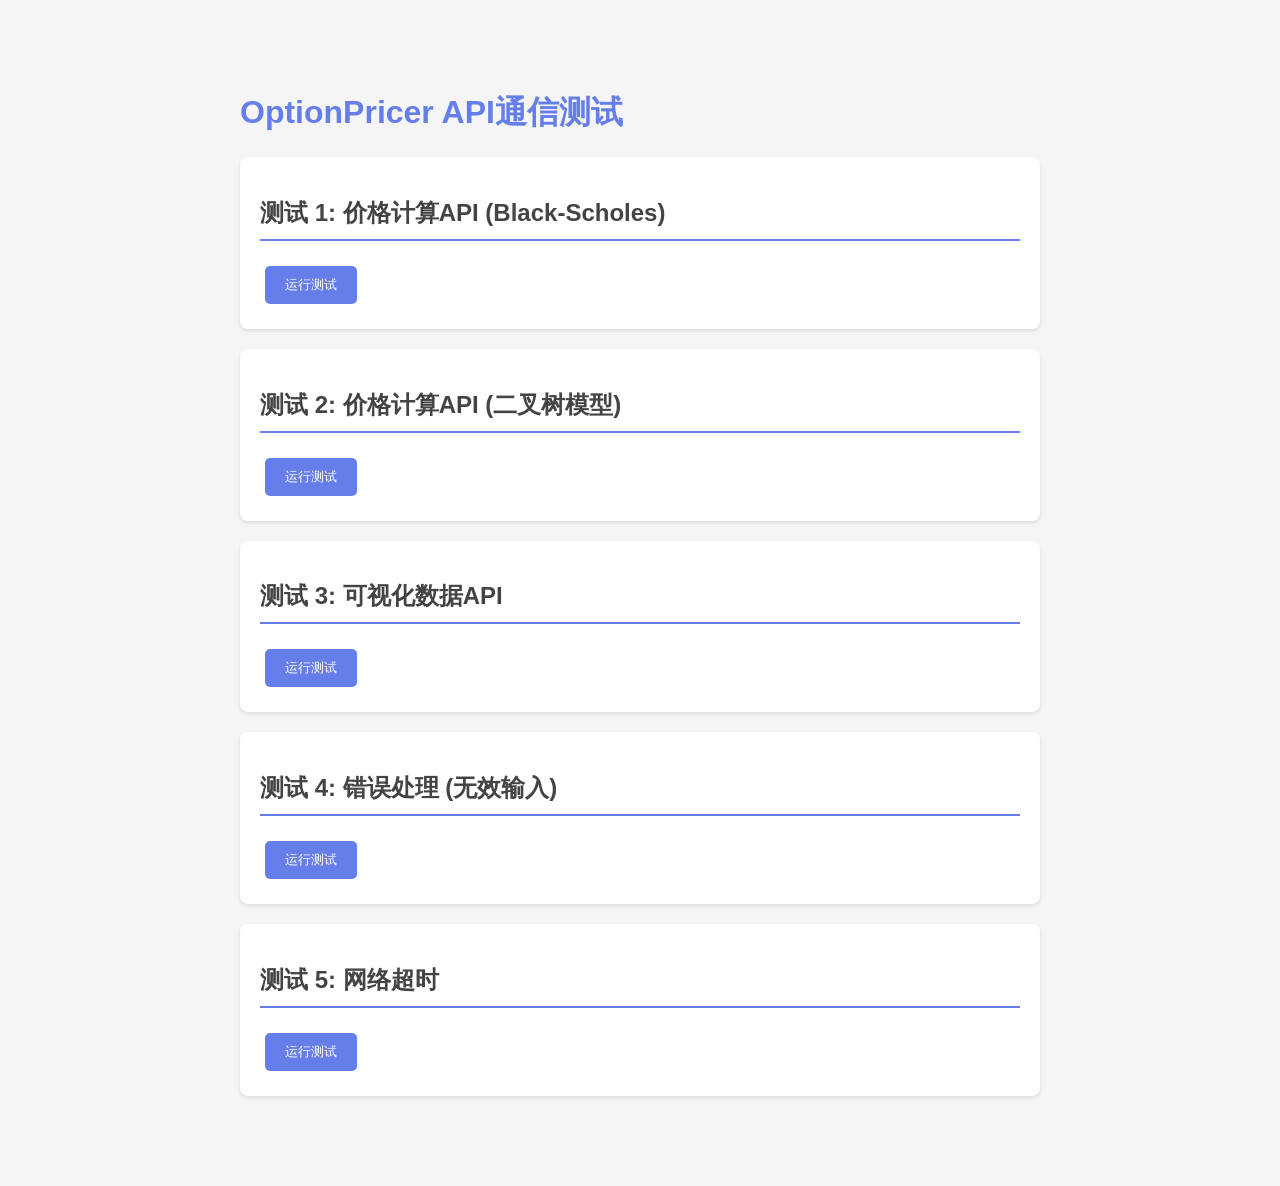
==== web/test_api_communication.html @ 15a4a1d9 "chore(build): Add build artifacts and verification documentation - Add build6, build7, and build8 di" ====
<!DOCTYPE html>
<html lang="zh-CN">
<head>
    <meta charset="UTF-8">
    <meta name="viewport" content="width=device-width, initial-scale=1.0">
    <title>API通信测试 - OptionPricer</title>
    <style>
        body {
            font-family: Arial, sans-serif;
            max-width: 800px;
            margin: 50px auto;
            padding: 20px;
            background: #f5f5f5;
        }
        .test-section {
            background: white;
            padding: 20px;
            margin-bottom: 20px;
            border-radius: 8px;
            box-shadow: 0 2px 4px rgba(0,0,0,0.1);
        }
        h1 {
            color: #667eea;
        }
        h2 {
            color: #444;
            border-bottom: 2px solid #667eea;
            padding-bottom: 10px;
        }
        button {
            background: #667eea;
            color: white;
            border: none;
            padding: 10px 20px;
            border-radius: 5px;
            cursor: pointer;
            margin: 5px;
        }
        button:hover {
            background: #5568d3;
        }
        button:disabled {
            background: #ccc;
            cursor: not-allowed;
        }
        .result {
            background: #f8f9ff;
            padding: 15px;
            border-radius: 5px;
            margin-top: 10px;
            white-space: pre-wrap;
            font-family: monospace;
            font-size: 12px;
        }
        .success {
            border-left: 4px solid #43e97b;
        }
        .error {
            border-left: 4px solid #e74c3c;
        }
        .loading {
            display: inline-block;
            width: 16px;
            height: 16px;
            border: 3px solid rgba(102, 126, 234, 0.3);
            border-radius: 50%;
            border-top-color: #667eea;
            animation: spin 1s ease-in-out infinite;
            vertical-align: middle;
            margin-right: 8px;
        }
        @keyframes spin {
            to { transform: rotate(360deg); }
        }
    </style>
</head>
<body>
    <h1>OptionPricer API通信测试</h1>
    
    <div class="test-section">
        <h2>测试 1: 价格计算API (Black-Scholes)</h2>
        <button id="testPrice1" onclick="testPriceAPI1()">运行测试</button>
        <div id="result1" class="result" style="display:none;"></div>
    </div>
    
    <div class="test-section">
        <h2>测试 2: 价格计算API (二叉树模型)</h2>
        <button id="testPrice2" onclick="testPriceAPI2()">运行测试</button>
        <div id="result2" class="result" style="display:none;"></div>
    </div>
    
    <div class="test-section">
        <h2>测试 3: 可视化数据API</h2>
        <button id="testViz" onclick="testVisualizationAPI()">运行测试</button>
        <div id="result3" class="result" style="display:none;"></div>
    </div>
    
    <div class="test-section">
        <h2>测试 4: 错误处理 (无效输入)</h2>
        <button id="testError" onclick="testErrorHandling()">运行测试</button>
        <div id="result4" class="result" style="display:none;"></div>
    </div>
    
    <div class="test-section">
        <h2>测试 5: 网络超时</h2>
        <button id="testTimeout" onclick="testTimeout()">运行测试</button>
        <div id="result5" class="result" style="display:none;"></div>
    </div>

    <script>
        async function testPriceAPI1() {
            const btn = document.getElementById('testPrice1');
            const result = document.getElementById('result1');
            
            btn.disabled = true;
            btn.innerHTML = '<span class="loading"></span>测试中...';
            result.style.display = 'block';
            result.className = 'result';
            result.textContent = '正在发送请求...';
            
            try {
                const response = await fetch('/api/price', {
                    method: 'POST',
                    headers: {
                        'Content-Type': 'application/json'
                    },
                    body: JSON.stringify({
                        model: 'black-scholes',
                        option_type: 'call',
                        spot_price: 100.0,
                        strike_price: 105.0,
                        time_to_maturity: 1.0,
                        risk_free_rate: 0.05,
                        volatility: 0.2
                    })
                });
                
                const data = await response.json();
                
                result.className = 'result ' + (response.ok ? 'success' : 'error');
                result.textContent = '状态码: ' + response.status + '\n\n响应数据:\n' + JSON.stringify(data, null, 2);
                
            } catch (error) {
                result.className = 'result error';
                result.textContent = '错误: ' + error.message;
            } finally {
                btn.disabled = false;
                btn.innerHTML = '运行测试';
            }
        }
        
        async function testPriceAPI2() {
            const btn = document.getElementById('testPrice2');
            const result = document.getElementById('result2');
            
            btn.disabled = true;
            btn.innerHTML = '<span class="loading"></span>测试中...';
            result.style.display = 'block';
            result.className = 'result';
            result.textContent = '正在发送请求...';
            
            try {
                const response = await fetch('/api/price', {
                    method: 'POST',
                    headers: {
                        'Content-Type': 'application/json'
                    },
                    body: JSON.stringify({
                        model: 'binomial-tree',
                        option_type: 'put',
                        spot_price: 100.0,
                        strike_price: 105.0,
                        time_to_maturity: 1.0,
                        risk_free_rate: 0.05,
                        volatility: 0.2,
                        binomial_steps: 100
                    })
                });
                
                const data = await response.json();
                
                result.className = 'result ' + (response.ok ? 'success' : 'error');
                result.textContent = '状态码: ' + response.status + '\n\n响应数据:\n' + JSON.stringify(data, null, 2);
                
            } catch (error) {
                result.className = 'result error';
                result.textContent = '错误: ' + error.message;
            } finally {
                btn.disabled = false;
                btn.innerHTML = '运行测试';
            }
        }
        
        async function testVisualizationAPI() {
            const btn = document.getElementById('testViz');
            const result = document.getElementById('result3');
            
            btn.disabled = true;
            btn.innerHTML = '<span class="loading"></span>测试中...';
            result.style.display = 'block';
            result.className = 'result';
            result.textContent = '正在发送请求...';
            
            try {
                const response = await fetch('/api/visualize', {
                    method: 'POST',
                    headers: {
                        'Content-Type': 'application/json'
                    },
                    body: JSON.stringify({
                        model: 'black-scholes',
                        option_type: 'call',
                        spot_price: 100.0,
                        strike_price: 105.0,
                        time_to_maturity: 1.0,
                        risk_free_rate: 0.05,
                        volatility: 0.2,
                        points: 30
                    })
                });
                
                const data = await response.json();
                
                result.className = 'result ' + (response.ok ? 'success' : 'error');
                
                // 简化显示（只显示数据点数量）
                if (data.visualization_data) {
                    const vizData = data.visualization_data;
                    const summary = {
                        success: data.success,
                        model: data.model,
                        computation_time_ms: data.computation_time_ms,
                        price_curve_points: vizData.price_curve ? vizData.price_curve.x.length : 0,
                        greeks_curves: vizData.greeks_curves ? Object.keys(vizData.greeks_curves) : []
                    };
                    result.textContent = '状态码: ' + response.status + '\n\n响应摘要:\n' + JSON.stringify(summary, null, 2);
                } else {
                    result.textContent = '状态码: ' + response.status + '\n\n响应数据:\n' + JSON.stringify(data, null, 2);
                }
                
            } catch (error) {
                result.className = 'result error';
                result.textContent = '错误: ' + error.message;
            } finally {
                btn.disabled = false;
                btn.innerHTML = '运行测试';
            }
        }
        
        async function testErrorHandling() {
            const btn = document.getElementById('testError');
            const result = document.getElementById('result4');
            
            btn.disabled = true;
            btn.innerHTML = '<span class="loading"></span>测试中...';
            result.style.display = 'block';
            result.className = 'result';
            result.textContent = '正在发送请求（包含无效数据）...';
            
            try {
                const response = await fetch('/api/price', {
                    method: 'POST',
                    headers: {
                        'Content-Type': 'application/json'
                    },
                    body: JSON.stringify({
                        model: 'black-scholes',
                        option_type: 'call',
                        spot_price: -100.0,  // 无效：负数
                        strike_price: 105.0,
                        time_to_maturity: -1.0,  // 无效：负数
                        risk_free_rate: 0.05,
                        volatility: -0.2  // 无效：负数
                    })
                });
                
                const data = await response.json();
                
                result.className = 'result ' + (response.status === 400 ? 'success' : 'error');
                result.textContent = '状态码: ' + response.status + ' (期望: 400)\n\n响应数据:\n' + JSON.stringify(data, null, 2);
                
            } catch (error) {
                result.className = 'result error';
                result.textContent = '错误: ' + error.message;
            } finally {
                btn.disabled = false;
                btn.innerHTML = '运行测试';
            }
        }
        
        async function testTimeout() {
            const btn = document.getElementById('testTimeout');
            const result = document.getElementById('result5');
            
            btn.disabled = true;
            btn.innerHTML = '<span class="loading"></span>测试中...';
            result.style.display = 'block';
            result.className = 'result';
            result.textContent = '正在测试超时处理（1秒超时）...';
            
            try {
                const controller = new AbortController();
                const timeoutId = setTimeout(() => controller.abort(), 1000);
                
                const response = await fetch('/api/price', {
                    method: 'POST',
                    headers: {
                        'Content-Type': 'application/json'
                    },
                    body: JSON.stringify({
                        model: 'binomial-tree',
                        option_type: 'call',
                        spot_price: 100.0,
                        strike_price: 105.0,
                        time_to_maturity: 1.0,
                        risk_free_rate: 0.05,
                        volatility: 0.2,
                        binomial_steps: 1000  // 大步数可能导致较长计算时间
                    }),
                    signal: controller.signal
                });
                
                clearTimeout(timeoutId);
                const data = await response.json();
                
                result.className = 'result success';
                result.textContent = '请求在超时前完成\n状态码: ' + response.status + '\n\n响应数据:\n' + JSON.stringify(data, null, 2);
                
            } catch (error) {
                if (error.name === 'AbortError') {
                    result.className = 'result success';
                    result.textContent = '✓ 超时处理正常工作\n错误类型: ' + error.name + '\n错误消息: 请求已中止';
                } else {
                    result.className = 'result error';
                    result.textContent = '错误: ' + error.message;
                }
            } finally {
                btn.disabled = false;
                btn.innerHTML = '运行测试';
            }
        }
    </script>
</body>
</html>
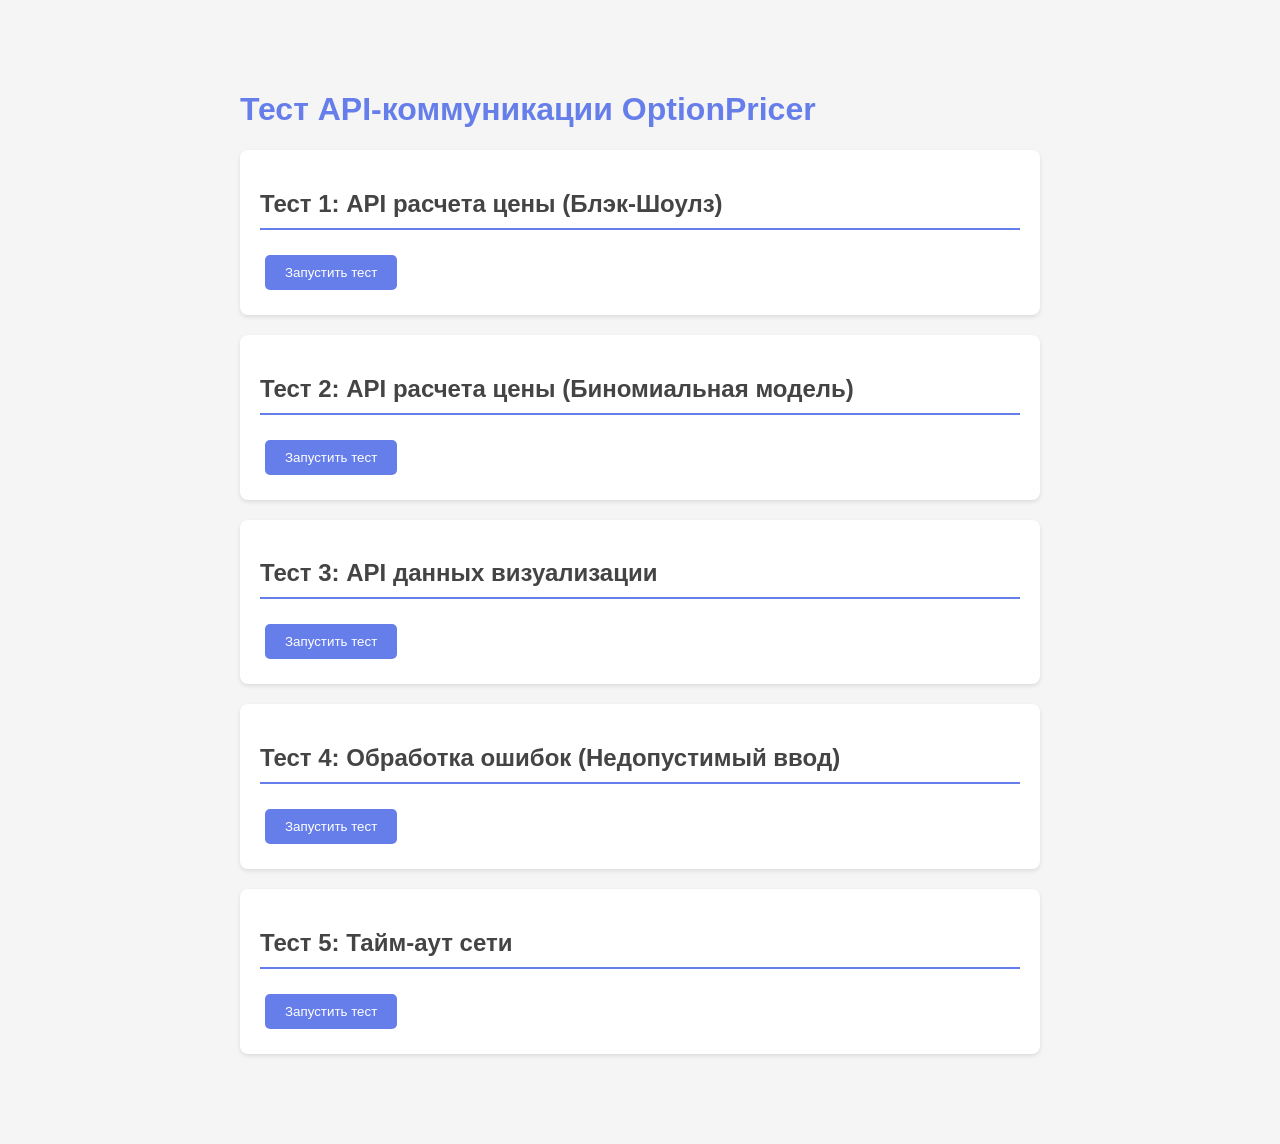
==== commit cc430ac8: "feat(web): Translate UI and documentation to Russian - Add browser cache clearing instructions in Ru" ====
--- a/web/test_api_communication.html
+++ b/web/test_api_communication.html
@@ -1,9 +1,9 @@
 <!DOCTYPE html>
-<html lang="zh-CN">
+<html lang="ru">
 <head>
     <meta charset="UTF-8">
     <meta name="viewport" content="width=device-width, initial-scale=1.0">
-    <title>API通信测试 - OptionPricer</title>
+    <title>Тест API-коммуникации - OptionPricer</title>
     <style>
         body {
             font-family: Arial, sans-serif;
@@ -75,35 +75,35 @@
     </style>
 </head>
 <body>
-    <h1>OptionPricer API通信测试</h1>
-    
-    <div class="test-section">
-        <h2>测试 1: 价格计算API (Black-Scholes)</h2>
-        <button id="testPrice1" onclick="testPriceAPI1()">运行测试</button>
+    <h1>Тест API-коммуникации OptionPricer</h1>
+    
+    <div class="test-section">
+        <h2>Тест 1: API расчета цены (Блэк-Шоулз)</h2>
+        <button id="testPrice1" onclick="testPriceAPI1()">Запустить тест</button>
         <div id="result1" class="result" style="display:none;"></div>
     </div>
     
     <div class="test-section">
-        <h2>测试 2: 价格计算API (二叉树模型)</h2>
-        <button id="testPrice2" onclick="testPriceAPI2()">运行测试</button>
+        <h2>Тест 2: API расчета цены (Биномиальная модель)</h2>
+        <button id="testPrice2" onclick="testPriceAPI2()">Запустить тест</button>
         <div id="result2" class="result" style="display:none;"></div>
     </div>
     
     <div class="test-section">
-        <h2>测试 3: 可视化数据API</h2>
-        <button id="testViz" onclick="testVisualizationAPI()">运行测试</button>
+        <h2>Тест 3: API данных визуализации</h2>
+        <button id="testViz" onclick="testVisualizationAPI()">Запустить тест</button>
         <div id="result3" class="result" style="display:none;"></div>
     </div>
     
     <div class="test-section">
-        <h2>测试 4: 错误处理 (无效输入)</h2>
-        <button id="testError" onclick="testErrorHandling()">运行测试</button>
+        <h2>Тест 4: Обработка ошибок (Недопустимый ввод)</h2>
+        <button id="testError" onclick="testErrorHandling()">Запустить тест</button>
         <div id="result4" class="result" style="display:none;"></div>
     </div>
     
     <div class="test-section">
-        <h2>测试 5: 网络超时</h2>
-        <button id="testTimeout" onclick="testTimeout()">运行测试</button>
+        <h2>Тест 5: Тайм-аут сети</h2>
+        <button id="testTimeout" onclick="testTimeout()">Запустить тест</button>
         <div id="result5" class="result" style="display:none;"></div>
     </div>
 
@@ -113,10 +113,10 @@
             const result = document.getElementById('result1');
             
             btn.disabled = true;
-            btn.innerHTML = '<span class="loading"></span>测试中...';
-            result.style.display = 'block';
-            result.className = 'result';
-            result.textContent = '正在发送请求...';
+            btn.innerHTML = '<span class="loading"></span>Тестирование...';
+            result.style.display = 'block';
+            result.className = 'result';
+            result.textContent = 'Отправка запроса...';
             
             try {
                 const response = await fetch('/api/price', {
@@ -138,14 +138,14 @@
                 const data = await response.json();
                 
                 result.className = 'result ' + (response.ok ? 'success' : 'error');
-                result.textContent = '状态码: ' + response.status + '\n\n响应数据:\n' + JSON.stringify(data, null, 2);
+                result.textContent = 'Статус-код: ' + response.status + '\n\nДанные ответа:\n' + JSON.stringify(data, null, 2);
                 
             } catch (error) {
                 result.className = 'result error';
-                result.textContent = '错误: ' + error.message;
-            } finally {
-                btn.disabled = false;
-                btn.innerHTML = '运行测试';
+                result.textContent = 'Ошибка: ' + error.message;
+            } finally {
+                btn.disabled = false;
+                btn.innerHTML = 'Запустить тест';
             }
         }
         
@@ -154,10 +154,10 @@
             const result = document.getElementById('result2');
             
             btn.disabled = true;
-            btn.innerHTML = '<span class="loading"></span>测试中...';
-            result.style.display = 'block';
-            result.className = 'result';
-            result.textContent = '正在发送请求...';
+            btn.innerHTML = '<span class="loading"></span>Тестирование...';
+            result.style.display = 'block';
+            result.className = 'result';
+            result.textContent = 'Отправка запроса...';
             
             try {
                 const response = await fetch('/api/price', {
@@ -180,14 +180,14 @@
                 const data = await response.json();
                 
                 result.className = 'result ' + (response.ok ? 'success' : 'error');
-                result.textContent = '状态码: ' + response.status + '\n\n响应数据:\n' + JSON.stringify(data, null, 2);
+                result.textContent = 'Статус-код: ' + response.status + '\n\nДанные ответа:\n' + JSON.stringify(data, null, 2);
                 
             } catch (error) {
                 result.className = 'result error';
-                result.textContent = '错误: ' + error.message;
-            } finally {
-                btn.disabled = false;
-                btn.innerHTML = '运行测试';
+                result.textContent = 'Ошибка: ' + error.message;
+            } finally {
+                btn.disabled = false;
+                btn.innerHTML = 'Запустить тест';
             }
         }
         
@@ -196,10 +196,10 @@
             const result = document.getElementById('result3');
             
             btn.disabled = true;
-            btn.innerHTML = '<span class="loading"></span>测试中...';
-            result.style.display = 'block';
-            result.className = 'result';
-            result.textContent = '正在发送请求...';
+            btn.innerHTML = '<span class="loading"></span>Тестирование...';
+            result.style.display = 'block';
+            result.className = 'result';
+            result.textContent = 'Отправка запроса...';
             
             try {
                 const response = await fetch('/api/visualize', {
@@ -223,7 +223,7 @@
                 
                 result.className = 'result ' + (response.ok ? 'success' : 'error');
                 
-                // 简化显示（只显示数据点数量）
+                // Упрощенное отображение (показывает только количество точек данных)
                 if (data.visualization_data) {
                     const vizData = data.visualization_data;
                     const summary = {
@@ -233,17 +233,17 @@
                         price_curve_points: vizData.price_curve ? vizData.price_curve.x.length : 0,
                         greeks_curves: vizData.greeks_curves ? Object.keys(vizData.greeks_curves) : []
                     };
-                    result.textContent = '状态码: ' + response.status + '\n\n响应摘要:\n' + JSON.stringify(summary, null, 2);
+                    result.textContent = 'Статус-код: ' + response.status + '\n\nСводка ответа:\n' + JSON.stringify(summary, null, 2);
                 } else {
-                    result.textContent = '状态码: ' + response.status + '\n\n响应数据:\n' + JSON.stringify(data, null, 2);
+                    result.textContent = 'Статус-код: ' + response.status + '\n\nДанные ответа:\n' + JSON.stringify(data, null, 2);
                 }
                 
             } catch (error) {
                 result.className = 'result error';
-                result.textContent = '错误: ' + error.message;
-            } finally {
-                btn.disabled = false;
-                btn.innerHTML = '运行测试';
+                result.textContent = 'Ошибка: ' + error.message;
+            } finally {
+                btn.disabled = false;
+                btn.innerHTML = 'Запустить тест';
             }
         }
         
@@ -252,10 +252,10 @@
             const result = document.getElementById('result4');
             
             btn.disabled = true;
-            btn.innerHTML = '<span class="loading"></span>测试中...';
-            result.style.display = 'block';
-            result.className = 'result';
-            result.textContent = '正在发送请求（包含无效数据）...';
+            btn.innerHTML = '<span class="loading"></span>Тестирование...';
+            result.style.display = 'block';
+            result.className = 'result';
+            result.textContent = 'Отправка запроса (с недопустимыми данными)...';
             
             try {
                 const response = await fetch('/api/price', {
@@ -266,25 +266,25 @@
                     body: JSON.stringify({
                         model: 'black-scholes',
                         option_type: 'call',
-                        spot_price: -100.0,  // 无效：负数
-                        strike_price: 105.0,
-                        time_to_maturity: -1.0,  // 无效：负数
-                        risk_free_rate: 0.05,
-                        volatility: -0.2  // 无效：负数
+                        spot_price: -100.0,  // Недопустимо: отрицательное число
+                        strike_price: 105.0,
+                        time_to_maturity: -1.0,  // Недопустимо: отрицательное число
+                        risk_free_rate: 0.05,
+                        volatility: -0.2  // Недопустимо: отрицательное число
                     })
                 });
                 
                 const data = await response.json();
                 
                 result.className = 'result ' + (response.status === 400 ? 'success' : 'error');
-                result.textContent = '状态码: ' + response.status + ' (期望: 400)\n\n响应数据:\n' + JSON.stringify(data, null, 2);
+                result.textContent = 'Статус-код: ' + response.status + ' (ожидается: 400)\n\nДанные ответа:\n' + JSON.stringify(data, null, 2);
                 
             } catch (error) {
                 result.className = 'result error';
-                result.textContent = '错误: ' + error.message;
-            } finally {
-                btn.disabled = false;
-                btn.innerHTML = '运行测试';
+                result.textContent = 'Ошибка: ' + error.message;
+            } finally {
+                btn.disabled = false;
+                btn.innerHTML = 'Запустить тест';
             }
         }
         
@@ -293,10 +293,10 @@
             const result = document.getElementById('result5');
             
             btn.disabled = true;
-            btn.innerHTML = '<span class="loading"></span>测试中...';
-            result.style.display = 'block';
-            result.className = 'result';
-            result.textContent = '正在测试超时处理（1秒超时）...';
+            btn.innerHTML = '<span class="loading"></span>Тестирование...';
+            result.style.display = 'block';
+            result.className = 'result';
+            result.textContent = 'Тестирование обработки тайм-аута (тайм-аут 1 секунда)...';
             
             try {
                 const controller = new AbortController();
@@ -315,7 +315,7 @@
                         time_to_maturity: 1.0,
                         risk_free_rate: 0.05,
                         volatility: 0.2,
-                        binomial_steps: 1000  // 大步数可能导致较长计算时间
+                        binomial_steps: 1000  // Большое количество шагов может привести к длительному расчету
                     }),
                     signal: controller.signal
                 });
@@ -324,19 +324,19 @@
                 const data = await response.json();
                 
                 result.className = 'result success';
-                result.textContent = '请求在超时前完成\n状态码: ' + response.status + '\n\n响应数据:\n' + JSON.stringify(data, null, 2);
+                result.textContent = 'Запрос завершен до тайм-аута\nСтатус-код: ' + response.status + '\n\nДанные ответа:\n' + JSON.stringify(data, null, 2);
                 
             } catch (error) {
                 if (error.name === 'AbortError') {
                     result.className = 'result success';
-                    result.textContent = '✓ 超时处理正常工作\n错误类型: ' + error.name + '\n错误消息: 请求已中止';
+                    result.textContent = '✓ Обработка тайм-аута работает нормально\nТип ошибки: ' + error.name + '\nСообщение об ошибке: Запрос прерван';
                 } else {
                     result.className = 'result error';
-                    result.textContent = '错误: ' + error.message;
+                    result.textContent = 'Ошибка: ' + error.message;
                 }
             } finally {
                 btn.disabled = false;
-                btn.innerHTML = '运行测试';
+                btn.innerHTML = 'Запустить тест';
             }
         }
     </script>
